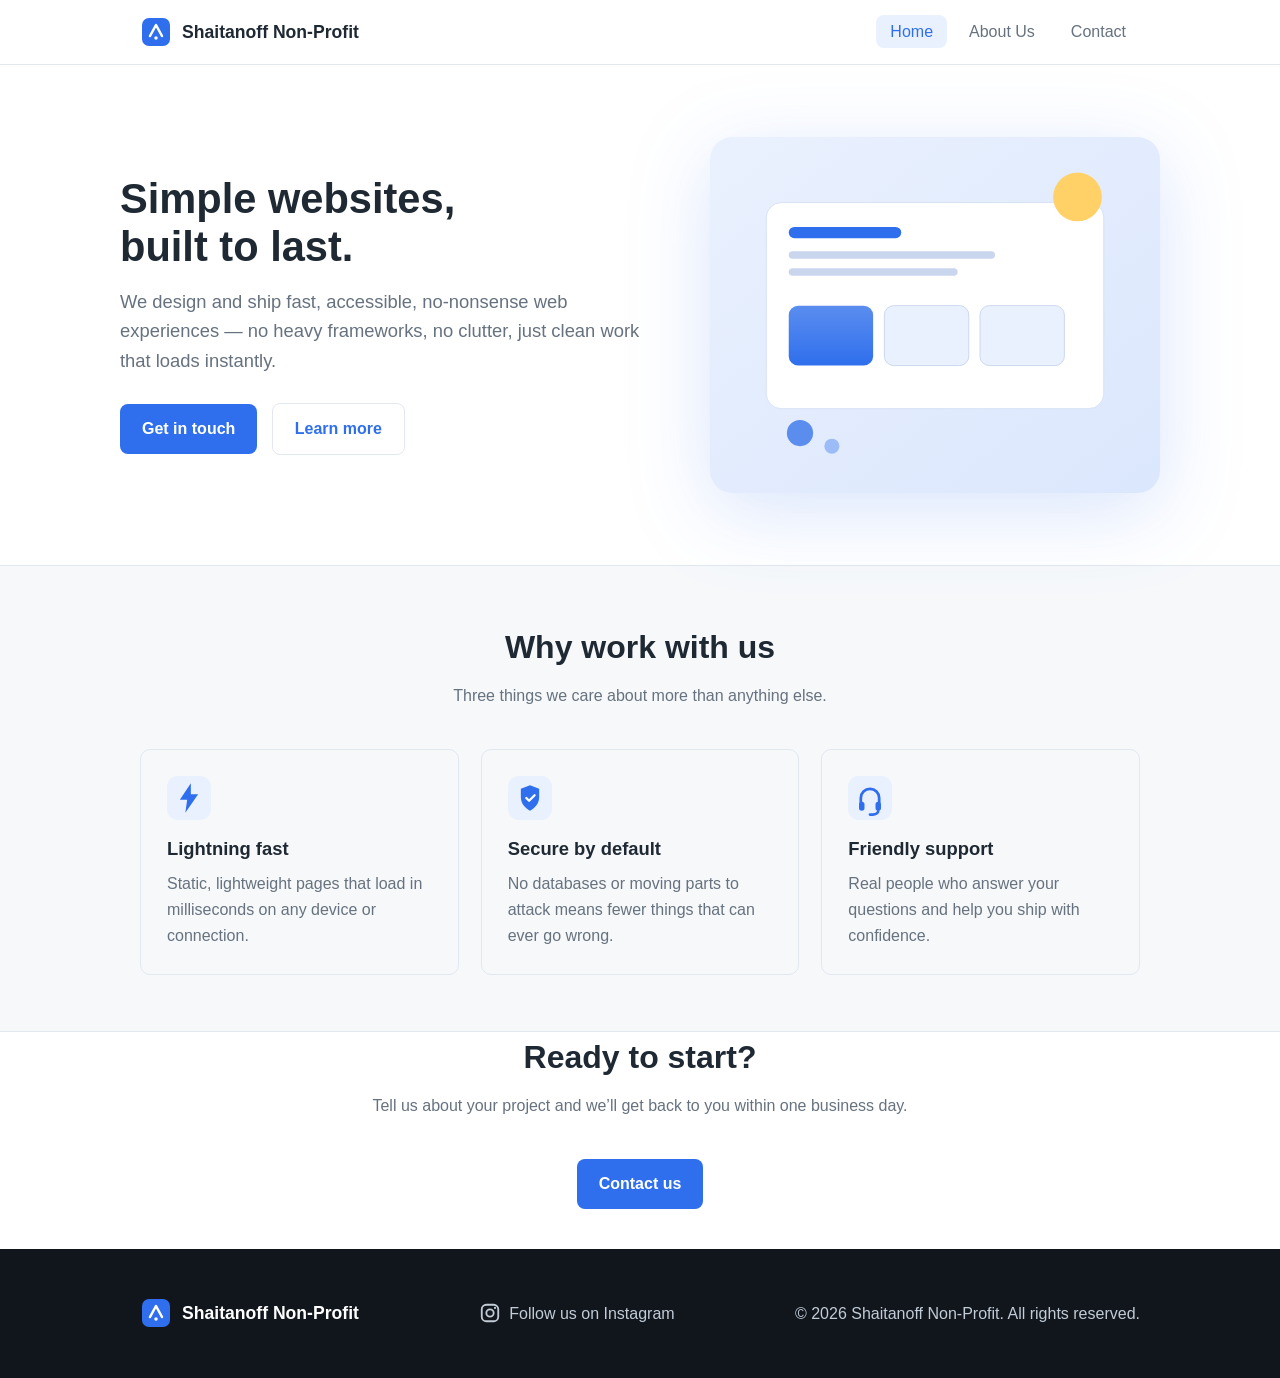
==== website/index.html @ d0e8d254 "update" ====
<!DOCTYPE html>
<html lang="en">
<head>
  <meta charset="UTF-8">
  <meta name="viewport" content="width=device-width, initial-scale=1.0">
  <title>Shaitanoff Non-Profit — Build something simple</title>
  <meta name="description" content="Shaitanoff Non-Profit builds fast, friendly, no-nonsense digital products.">
  <link rel="icon" type="image/svg+xml" href="images/logo.svg">
  <link rel="stylesheet" href="css/styles.css">
</head>
<body>
  <header class="site-header">
    <div class="container nav">
      <a class="brand" href="index.html">
        <img src="images/logo.svg" alt="Shaitanoff Non-Profit logo">
        <span>Shaitanoff Non-Profit</span>
      </a>
      <nav>
        <ul class="nav-links">
          <li><a href="index.html" class="active">Home</a></li>
          <li><a href="about.html">About Us</a></li>
          <li><a href="contact.html">Contact</a></li>
        </ul>
      </nav>
    </div>
  </header>

  <main>
    <!-- Hero -->
    <section class="hero container">
      <div class="hero-copy">
        <h1>Simple websites,<br>built to last.</h1>
        <p>We design and ship fast, accessible, no-nonsense web experiences — no heavy frameworks, no clutter, just clean work that loads instantly.</p>
        <a class="btn" href="contact.html">Get in touch</a>
        <a class="btn btn-ghost" href="about.html">Learn more</a>
      </div>
      <div class="hero-art">
        <img src="images/hero.svg" alt="Illustration of a clean website layout">
      </div>
    </section>

    <!-- Features -->
    <section class="bg-surface">
      <div class="container">
        <div class="section-title">
          <h2>Why work with us</h2>
          <p>Three things we care about more than anything else.</p>
        </div>
        <div class="cards">
          <article class="card">
            <img class="icon" src="images/icon-fast.svg" alt="">
            <h3>Lightning fast</h3>
            <p>Static, lightweight pages that load in milliseconds on any device or connection.</p>
          </article>
          <article class="card">
            <img class="icon" src="images/icon-secure.svg" alt="">
            <h3>Secure by default</h3>
            <p>No databases or moving parts to attack means fewer things that can ever go wrong.</p>
          </article>
          <article class="card">
            <img class="icon" src="images/icon-support.svg" alt="">
            <h3>Friendly support</h3>
            <p>Real people who answer your questions and help you ship with confidence.</p>
          </article>
        </div>
      </div>
    </section>

    <!-- CTA -->
    <section class="container">
      <div class="section-title">
        <h2>Ready to start?</h2>
        <p>Tell us about your project and we’ll get back to you within one business day.</p>
      </div>
      <div class="text-center">
        <a class="btn" href="contact.html">Contact us</a>
      </div>
    </section>
  </main>

  <footer class="site-footer">
    <div class="container footer-inner">
      <a class="brand" href="index.html">
        <img src="images/logo.svg" alt="Shaitanoff Non-Profit logo">
        <span>Shaitanoff Non-Profit</span>
      </a>
      <a class="footer-social" href="https://www.instagram.com/liftuppv?utm_source=qr" target="_blank" rel="noopener">
        <img src="images/instagram.svg" alt="">
        Follow us on Instagram
      </a>
      <p>&copy; 2026 Shaitanoff Non-Profit. All rights reserved.</p>
    </div>
  </footer>
</body>
</html>
---- website/css/styles.css ----
:root {
  --bg: #ffffff;
  --surface: #f6f8fa;
  --text: #1f2933;
  --muted: #66727f;
  --accent: #2f6fed;
  --accent-dark: #1f53c0;
  --border: #e2e8f0;
  --radius: 10px;
  --maxw: 1040px;
}

* {
  box-sizing: border-box;
}

html {
  scroll-behavior: smooth;
}

body {
  margin: 0;
  font-family: -apple-system, BlinkMacSystemFont, "Segoe UI", Roboto, Helvetica, Arial, sans-serif;
  color: var(--text);
  background: var(--bg);
  line-height: 1.6;
}

a {
  color: var(--accent);
  text-decoration: none;
}

a:hover {
  text-decoration: underline;
}

img {
  max-width: 100%;
  display: block;
}

/* Layout helpers */
.container {
  width: 100%;
  max-width: var(--maxw);
  margin: 0 auto;
  padding: 0 20px;
}

section {
  padding: 56px 0;
}

/* Header / nav */
.site-header {
  position: sticky;
  top: 0;
  z-index: 10;
  background: rgba(255, 255, 255, 0.9);
  backdrop-filter: blur(8px);
  border-bottom: 1px solid var(--border);
}

.nav {
  display: flex;
  align-items: center;
  justify-content: space-between;
  height: 64px;
}

.brand {
  display: flex;
  align-items: center;
  gap: 10px;
  font-weight: 700;
  font-size: 1.1rem;
  color: var(--text);
}

.brand img {
  width: 32px;
  height: 32px;
}

.brand:hover {
  text-decoration: none;
}

.nav-links {
  display: flex;
  gap: 8px;
  list-style: none;
  margin: 0;
  padding: 0;
}

.nav-links a {
  color: var(--muted);
  padding: 8px 14px;
  border-radius: 8px;
  font-weight: 500;
}

.nav-links a:hover {
  color: var(--text);
  background: var(--surface);
  text-decoration: none;
}

.nav-links a.active {
  color: var(--accent);
  background: #eaf1fe;
}

/* Hero */
.hero {
  display: grid;
  grid-template-columns: 1.1fr 0.9fr;
  gap: 40px;
  align-items: center;
  padding: 72px 0;
}

.hero h1 {
  font-size: 2.6rem;
  line-height: 1.15;
  margin: 0 0 16px;
}

.hero p {
  font-size: 1.15rem;
  color: var(--muted);
  margin: 0 0 28px;
}

.hero-art img {
  width: 100%;
  filter: drop-shadow(0 18px 40px rgba(47, 111, 237, 0.18));
}

/* Buttons */
.btn {
  display: inline-block;
  background: var(--accent);
  color: #fff;
  padding: 12px 22px;
  border-radius: 8px;
  font-weight: 600;
  border: none;
  cursor: pointer;
  transition: background 0.15s ease;
}

.btn:hover {
  background: var(--accent-dark);
  text-decoration: none;
}

.btn-ghost {
  background: transparent;
  color: var(--accent);
  border: 1px solid var(--border);
  margin-left: 10px;
}

.btn-ghost:hover {
  background: var(--surface);
}

/* Section headings */
.section-title {
  text-align: center;
  margin: 0 auto 40px;
  max-width: 620px;
}

.section-title h2 {
  font-size: 2rem;
  margin: 0 0 10px;
}

.section-title p {
  color: var(--muted);
  margin: 0;
}

/* Feature cards */
.cards {
  display: grid;
  grid-template-columns: repeat(3, 1fr);
  gap: 22px;
}

.card {
  background: var(--surface);
  border: 1px solid var(--border);
  border-radius: var(--radius);
  padding: 26px;
}

.card .icon {
  width: 44px;
  height: 44px;
  margin-bottom: 14px;
}

.card h3 {
  margin: 0 0 8px;
  font-size: 1.15rem;
}

.card p {
  margin: 0;
  color: var(--muted);
}

/* Alt background block */
.bg-surface {
  background: var(--surface);
  border-top: 1px solid var(--border);
  border-bottom: 1px solid var(--border);
}

/* About */
.about-grid {
  display: grid;
  grid-template-columns: 0.9fr 1.1fr;
  gap: 44px;
  align-items: center;
}

.about-grid img {
  width: 100%;
  border-radius: var(--radius);
}

.stats {
  display: grid;
  grid-template-columns: repeat(3, 1fr);
  gap: 22px;
  margin-top: 44px;
  text-align: center;
}

.stat .num {
  font-size: 2rem;
  font-weight: 700;
  color: var(--accent);
}

.stat .label {
  color: var(--muted);
  font-size: 0.95rem;
}

.team {
  display: grid;
  grid-template-columns: repeat(3, 1fr);
  gap: 22px;
}

.member {
  text-align: center;
}

.member img {
  width: 110px;
  height: 110px;
  border-radius: 50%;
  margin: 0 auto 12px;
}

.member h3 {
  margin: 0;
  font-size: 1.05rem;
}

.member span {
  color: var(--muted);
  font-size: 0.9rem;
}

/* Contact */
.contact-grid {
  display: grid;
  grid-template-columns: 1fr 1fr;
  gap: 44px;
}

.info-item {
  display: flex;
  gap: 14px;
  margin-bottom: 22px;
}

.info-item .icon {
  width: 40px;
  height: 40px;
  flex-shrink: 0;
}

.info-item h3 {
  margin: 0 0 2px;
  font-size: 1.05rem;
}

.info-item p {
  margin: 0;
  color: var(--muted);
}

form .field {
  margin-bottom: 18px;
}

label {
  display: block;
  margin-bottom: 6px;
  font-weight: 500;
  font-size: 0.95rem;
}

input,
textarea {
  width: 100%;
  padding: 12px 14px;
  border: 1px solid var(--border);
  border-radius: 8px;
  font: inherit;
  background: #fff;
}

input:focus,
textarea:focus {
  outline: none;
  border-color: var(--accent);
  box-shadow: 0 0 0 3px rgba(47, 111, 237, 0.15);
}

textarea {
  resize: vertical;
  min-height: 130px;
}

.form-status {
  margin-top: 14px;
  padding: 12px 14px;
  border-radius: 8px;
  background: #eaf7ee;
  color: #1b6b3a;
  display: none;
}

.form-status.show {
  display: block;
}

/* Footer */
.site-footer {
  background: #11161d;
  color: #c2ccd6;
  padding: 36px 0;
  margin-top: 40px;
}

.footer-inner {
  display: flex;
  justify-content: space-between;
  align-items: center;
  flex-wrap: wrap;
  gap: 16px;
}

.site-footer a {
  color: #c2ccd6;
}

.site-footer .brand {
  color: #fff;
}

.footer-social {
  display: inline-flex;
  align-items: center;
  gap: 8px;
  font-weight: 500;
}

.footer-social img {
  width: 22px;
  height: 22px;
}

.footer-social:hover {
  color: #fff;
  text-decoration: none;
}

/* Utility */
.text-center {
  text-align: center;
}

/* Responsive */
@media (max-width: 820px) {
  .hero,
  .about-grid,
  .contact-grid {
    grid-template-columns: 1fr;
  }

  .hero {
    padding: 48px 0;
    text-align: center;
  }

  .hero-art {
    order: -1;
  }

  .cards,
  .stats,
  .team {
    grid-template-columns: 1fr;
  }

  .nav-links {
    gap: 2px;
  }

  .nav-links a {
    padding: 8px 10px;
  }

  .brand span {
    display: none;
  }
}
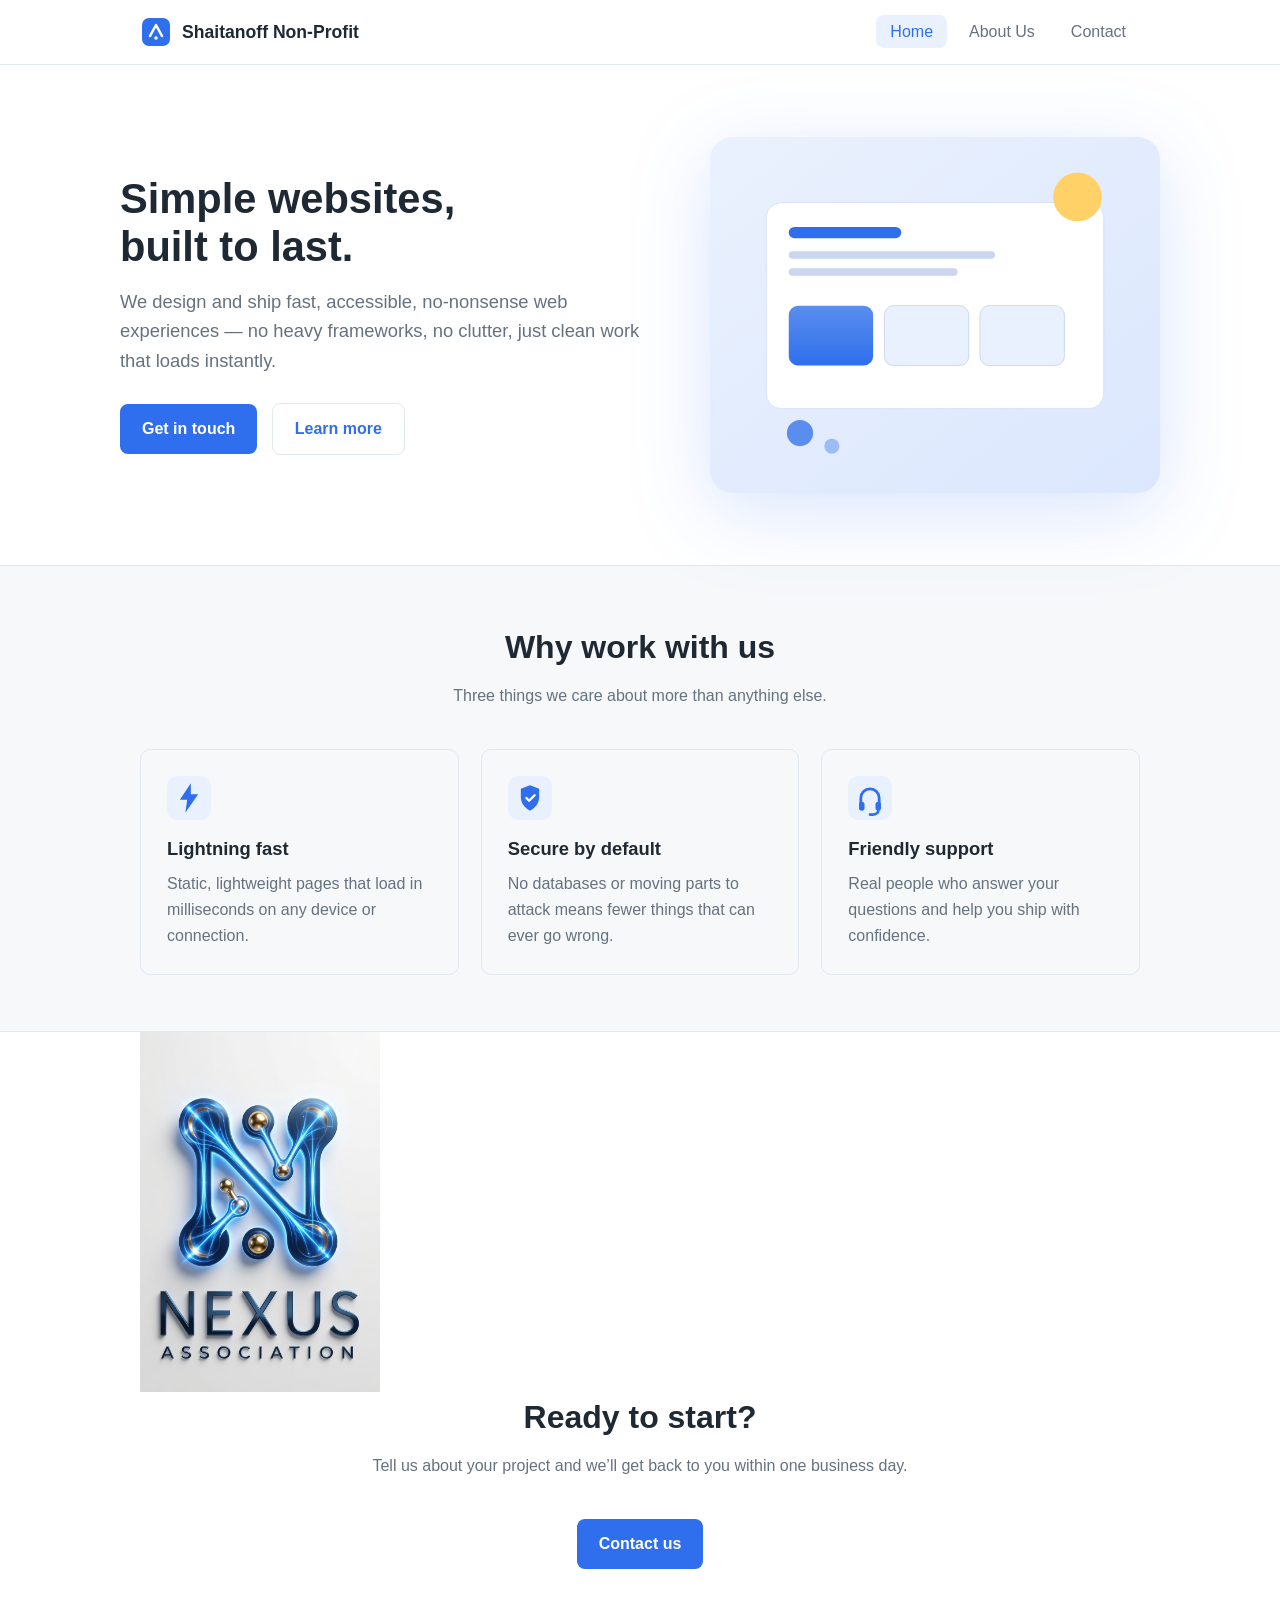
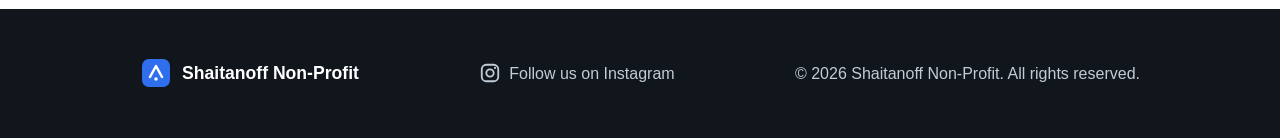
==== commit 14e9227b: "update" ====
--- a/website/index.html
+++ b/website/index.html
@@ -66,6 +66,11 @@
       </div>
     </section>
 
+    <!-- Old Logo -->
+    <section class="container text-center">
+      <img src="images/old_logo.jpeg" alt="Old logo" style="max-width: 240px; width: 100%; height: auto;">
+    </section>
+
     <!-- CTA -->
     <section class="container">
       <div class="section-title">
